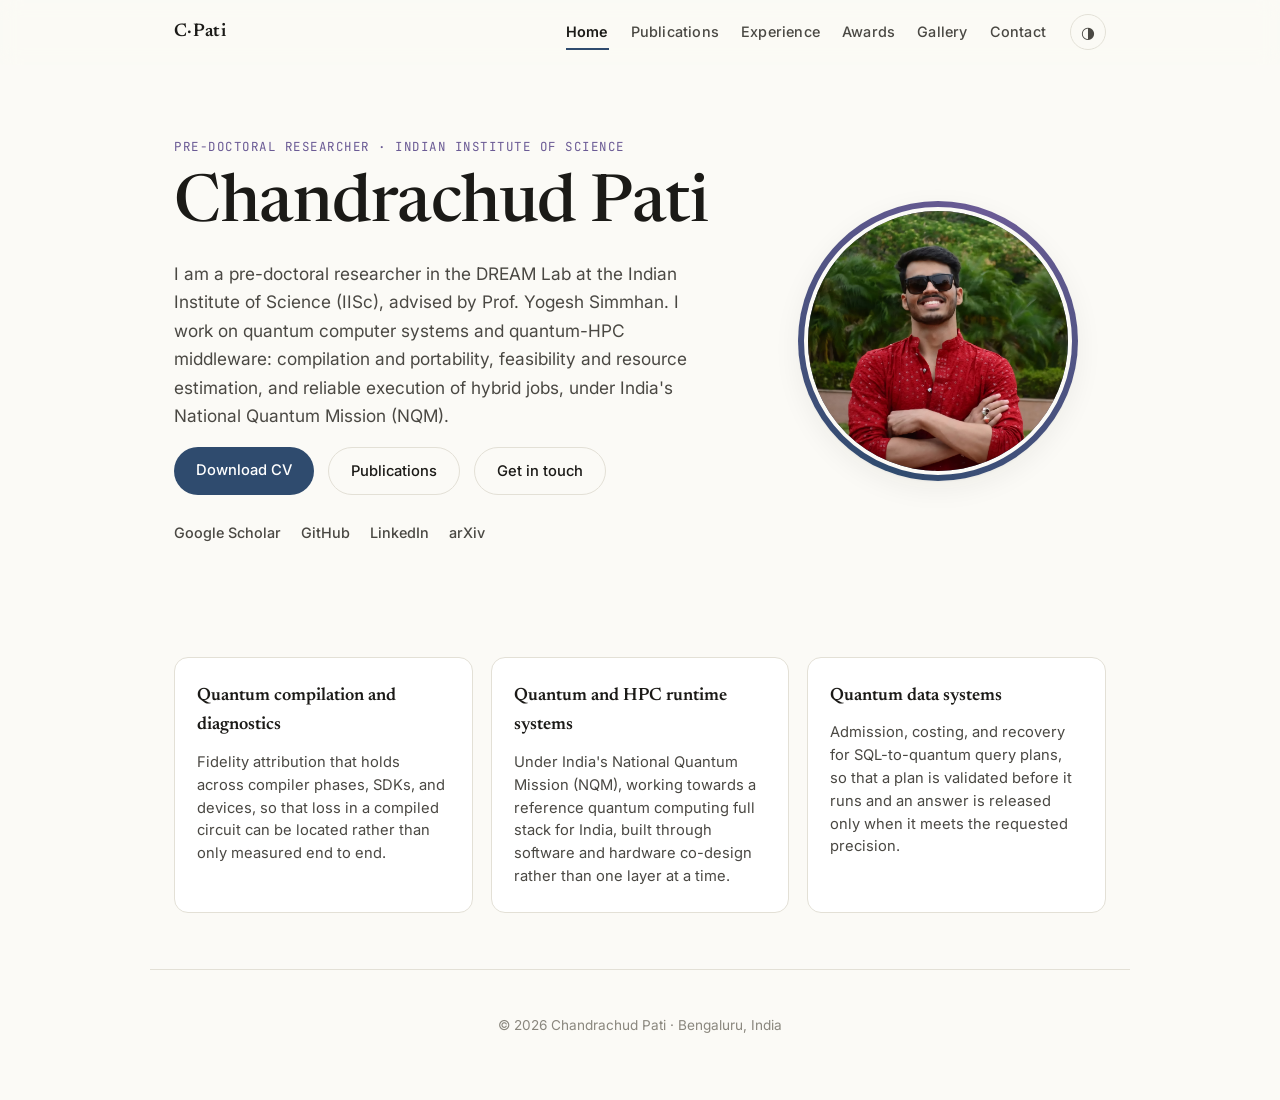
==== index.html @ 4624f88e "SemQBench accepted at SFWM 2026; frame work as quantum-HPC middleware - SFWM paper is accepted, so r" ====
<!DOCTYPE html>
<html lang="en">
<head>
  <meta charset="UTF-8" />
  <meta name="viewport" content="width=device-width, initial-scale=1.0" />
  <title>Chandrachud Pati | Quantum Computing Systems Researcher, IISc</title>
  <meta name="description" content="Chandrachud Pati is a pre-doctoral researcher in the DREAM Lab at IISc, advised by Prof. Yogesh Simmhan. He works on quantum computer systems and quantum-HPC middleware: compilation and portability, feasibility and resource estimation, and reliable execution of hybrid jobs, under India's National Quantum Mission." />
  <meta name="keywords" content="Chandrachud Pati, quantum computing, quantum compilers, quantum computer architecture, compiler diagnostics, NISQ benchmarking, fidelity attribution, HBR decomposition, quantum resource estimation, shot allocation, circuit cutting, quantum data management, National Quantum Mission, NQM, IISc, DREAM Lab, Yogesh Simmhan, PhD applicant" />
  <meta name="author" content="Chandrachud Pati" />
  <meta name="robots" content="index, follow, max-image-preview:large" />
  <link rel="canonical" href="https://chandrachud23.github.io/" />
  <meta name="theme-color" content="#2f4b6e" />

  <!-- Open Graph (LinkedIn, Facebook, Slack previews) -->
  <meta property="og:type" content="profile" />
  <meta property="og:site_name" content="Chandrachud Pati" />
  <meta property="og:title" content="Chandrachud Pati | Quantum Computing Systems Researcher, IISc" />
  <meta property="og:description" content="Pre-doctoral researcher in the DREAM Lab at IISc. Quantum computer systems and quantum-HPC middleware, under India's National Quantum Mission." />
  <meta property="og:url" content="https://chandrachud23.github.io/" />
  <meta property="og:image" content="https://chandrachud23.github.io/assets/profile.jpeg" />
  <meta property="og:image:alt" content="Chandrachud Pati" />
  <meta property="og:locale" content="en_US" />
  <meta property="profile:first_name" content="Chandrachud" />
  <meta property="profile:last_name" content="Pati" />

  <!-- Twitter / X card -->
  <meta name="twitter:card" content="summary" />
  <meta name="twitter:title" content="Chandrachud Pati | Quantum Computing Systems Researcher, IISc" />
  <meta name="twitter:description" content="Pre-doctoral researcher in the DREAM Lab at IISc. Quantum computer systems and quantum-HPC middleware, under India's National Quantum Mission." />
  <meta name="twitter:image" content="https://chandrachud23.github.io/assets/profile.jpeg" />

  <!-- Favicon -->
  <link rel="icon" href="assets/favicon.svg" type="image/svg+xml" />
  <link rel="apple-touch-icon" href="assets/profile.jpeg" />

  <!-- Structured data: helps Google connect your name to your profiles -->
  <script type="application/ld+json">
  {
    "@context": "https://schema.org",
    "@type": "Person",
    "name": "Chandrachud Pati",
    "givenName": "Chandrachud",
    "familyName": "Pati",
    "url": "https://chandrachud23.github.io/",
    "image": "https://chandrachud23.github.io/assets/profile.jpeg",
    "jobTitle": "Pre-doctoral Researcher, Quantum Computer Systems",
    "worksFor": { "@type": "Organization", "name": "Indian Institute of Science", "url": "https://iisc.ac.in" },
    "alumniOf": { "@type": "CollegeOrUniversity", "name": "National Institute of Technology, Rourkela" },
    "homeLocation": { "@type": "Place", "name": "Bengaluru, India" },
    "knowsAbout": [
      "Quantum Computing",
      "Quantum Computer Architecture",
      "Quantum Compilation",
      "Compiler Diagnostics",
      "NISQ Hardware Benchmarking",
      "Quantum Resource Estimation",
      "Noise-Aware Execution Planning",
      "Circuit Cutting",
      "Quantum Data Management",
      "Quantum-HPC Middleware",
      "Hybrid Quantum-Classical Workflows",
      "Hybrid Quantum-Classical Machine Learning"
    ],
    "sameAs": [
      "https://scholar.google.com/citations?user=u-qaIYEAAAAJ&hl=en",
      "https://github.com/Chandrachud23",
      "https://www.linkedin.com/in/chandrachud-pati/",
      "https://arxiv.org/abs/2605.07876"
    ]
  }
  </script>

  <link rel="preconnect" href="https://fonts.googleapis.com" />
  <link rel="preconnect" href="https://fonts.gstatic.com" crossorigin />
  <link href="https://fonts.googleapis.com/css2?family=Newsreader:ital,opsz,wght@0,6..72,400;0,6..72,500;0,6..72,600;1,6..72,400&family=Inter:wght@400;500;600&family=JetBrains+Mono:wght@400;500&display=swap" rel="stylesheet" />
  <link rel="stylesheet" href="css/style.css?v=20260823" />
  <noscript><style>section.section[hidden]{display:block!important}</style></noscript>
</head>
<body>
  <a class="skip-link" href="#main">Skip to content</a>

  <header class="nav" id="nav">
    <div class="nav-inner">
      <a class="nav-brand" href="#top">C·Pati</a>
      <nav class="nav-links" role="tablist" aria-label="Sections">
        <a class="tab-link" role="tab" data-tab="home" href="#home">Home</a>
        <a class="tab-link" role="tab" data-tab="publications" href="#publications">Publications</a>
        <a class="tab-link" role="tab" data-tab="experience" href="#experience">Experience</a>
        <a class="tab-link" role="tab" data-tab="awards" href="#awards">Awards</a>
        <a class="tab-link" role="tab" data-tab="gallery" href="#gallery">Gallery</a>
        <a class="tab-link" role="tab" data-tab="contact" href="#contact">Contact</a>
      </nav>
      <button class="theme-toggle" id="themeToggle" aria-label="Toggle dark mode" title="Toggle theme">
        <span class="theme-icon">◑</span>
      </button>
    </div>
  </header>

  <main id="main">
    <!-- HERO -->
    <section class="hero" id="top">
      <div class="hero-grid">
        <div class="hero-text">
          <p class="eyebrow">Pre-doctoral researcher · Indian Institute of Science</p>
          <h1>Chandrachud&nbsp;Pati</h1>
          <p class="lede">
            I am a pre-doctoral researcher in the DREAM Lab at the Indian Institute of
            Science (IISc), advised by Prof. Yogesh Simmhan. I work on quantum computer
            systems and quantum-HPC middleware: compilation and portability, feasibility
            and resource estimation, and reliable execution of hybrid jobs, under India's
            National Quantum Mission (NQM).
          </p>
          <div class="hero-cta">
            <a class="btn btn-primary" href="assets/Chandrachud_Pati_CV.pdf" target="_blank" rel="noopener">Download CV</a>
            <a class="btn btn-ghost" href="#publications">Publications</a>
            <a class="btn btn-ghost" href="mailto:chandrachudp@iisc.ac.in">Get in touch</a>
          </div>
          <ul class="hero-links" aria-label="Profiles">
            <li><a href="https://scholar.google.com/citations?user=u-qaIYEAAAAJ&hl=en" target="_blank" rel="noopener">Google&nbsp;Scholar</a></li>
            <li><a href="https://github.com/Chandrachud23" target="_blank" rel="noopener">GitHub</a></li>
            <li><a href="https://www.linkedin.com/in/chandrachud-pati/" target="_blank" rel="noopener">LinkedIn</a></li>
            <li><a href="https://arxiv.org/abs/2605.07876" target="_blank" rel="noopener">arXiv</a></li>
          </ul>
        </div>
        <div class="hero-photo">
          <div class="photo-frame">
            <img src="assets/profile.jpeg" alt="Portrait of Chandrachud Pati" width="400" height="400" />
          </div>
        </div>
      </div>
    </section>

    <!-- HOME / RESEARCH DIRECTIONS -->
    <section class="section" id="home">
      <div class="cards">
        <article class="card">
          <h3>Quantum compilation and diagnostics</h3>
          <p>Fidelity attribution that holds across compiler phases, SDKs, and devices, so
          that loss in a compiled circuit can be located rather than only measured end to
          end.</p>
        </article>
        <article class="card">
          <h3>Quantum and HPC runtime systems</h3>
          <p>Under India's National Quantum Mission (NQM), working towards a reference
          quantum computing full stack for India, built through software and hardware
          co-design rather than one layer at a time.</p>
        </article>
        <article class="card">
          <h3>Quantum data systems</h3>
          <p>Admission, costing, and recovery for SQL-to-quantum query plans, so that a plan
          is validated before it runs and an answer is released only when it meets the
          requested precision.</p>
        </article>
      </div>
    </section>

    <!-- PUBLICATIONS -->
    <section class="section" id="publications" hidden>
      <div class="section-head">
        <h2>Publications and manuscripts</h2>
      </div>
      <ol class="pub-list">
        <li class="pub">
          <div class="pub-year">2026</div>
          <div class="pub-body">
            <h3>Per-Phase Fidelity Attribution for Quantum Compilers using HBR Decomposition</h3>
            <p class="pub-authors">Chandrachud Pati, Yogesh Simmhan</p>
            <p class="pub-venue"><span class="tag tag-accepted">Accepted</span> IEEE Quantum Week (QCE) 2026</p>
            <p class="pub-links">
              <a href="https://arxiv.org/abs/2605.07876" target="_blank" rel="noopener">arXiv:2605.07876</a>
            </p>
          </div>
        </li>
        <li class="pub pub-anon">
          <div class="pub-year">2026</div>
          <div class="pub-body">
            <h3>Title withheld for double-blind review</h3>
            <p class="pub-authors">Chandrachud Pati et al.</p>
            <p class="pub-venue"><span class="tag tag-review">Under review</span> 33rd IEEE International Conference on High Performance Computing, Data &amp; Analytics (HiPC) 2026</p>
          </div>
        </li>
        <li class="pub">
          <div class="pub-year">2026</div>
          <div class="pub-body">
            <h3>SemQBench: Separating Amplification from Problem Decomposition in Quantum-HPC Search</h3>
            <p class="pub-authors">Chandrachud Pati, Yogesh Simmhan</p>
            <p class="pub-venue"><span class="tag tag-accepted">Accepted</span> SFWM 2026, the 2nd International Workshop for Software Frameworks and Workload Management on Quantum-HPC Ecosystems, co-located with SC 2026</p>
          </div>
        </li>
      </ol>
      <p class="proj-more"><a href="https://scholar.google.com/citations?user=u-qaIYEAAAAJ&hl=en" target="_blank" rel="noopener">Google Scholar &rarr;</a></p>
    </section>

    <!-- EXPERIENCE -->
    <section class="section" id="experience" hidden>
      <div class="section-head">
        <h2>Experience</h2>
      </div>

      <p class="sub-head">Research</p>
      <div class="timeline">
        <div class="tl-item">
          <div class="tl-date">Feb 2026 to Present</div>
          <div class="tl-body">
            <h3>Pre-doctoral Researcher, Indian Institute of Science (IISc)</h3>
            <p class="tl-org">DREAM Lab, Dept. of Computational &amp; Data Sciences · Advisor: Prof. Yogesh Simmhan</p>
          </div>
        </div>
        <div class="tl-item">
          <div class="tl-date">Sep 2023 to Jan 2024</div>
          <div class="tl-body">
            <h3>Research Project, NIT Rourkela</h3>
            <p class="tl-org">Hybrid Classical-Quantum Machine Learning · Advisor: Prof. Snehashish Chakraverty</p>
          </div>
        </div>
      </div>

      <p class="sub-head sub-head-gap">Industry</p>
      <div class="timeline">
        <div class="tl-item">
          <div class="tl-date">Aug 2024 to Jan 2026</div>
          <div class="tl-body">
            <h3>Engineer II, American Express</h3>
            <p class="tl-org">Next Generation Data Management · Gurugram, India</p>
          </div>
        </div>
        <div class="tl-item">
          <div class="tl-date">Feb 2024 to Jun 2024</div>
          <div class="tl-body">
            <h3>Data Science Intern, IDFC FIRST Bank</h3>
            <p class="tl-org">New Age Special Projects · Mumbai, India</p>
          </div>
        </div>
        <div class="tl-item">
          <div class="tl-date">May 2023 to Jul 2023</div>
          <div class="tl-body">
            <h3>Engineering Intern, Tally Solutions</h3>
            <p class="tl-org">CTO's Office · Bengaluru, India</p>
          </div>
        </div>
      </div>
    </section>

    <!-- EDUCATION -->
    <section class="section" id="education" hidden>
      <div class="section-head">
        <h2>Education</h2>
      </div>
      <div class="timeline">
        <div class="tl-item">
          <div class="tl-date">2019 to 2024</div>
          <div class="tl-body">
            <h3>Integrated M.Sc. in Mathematics, National Institute of Technology Rourkela</h3>
            <p class="tl-org">Rourkela, Odisha, India</p>
            <p>Selected coursework: Quantum Computation, Quantum Mechanics, Probability and
            Statistics, Stochastic Processes, Numerical Analysis, Linear Programming, Graph Theory,
            and Number Theory.</p>
          </div>
        </div>
      </div>
    </section>

    <!-- AWARDS -->
    <section class="section" id="awards" hidden>
      <div class="section-head">
        <h2>Honors and awards</h2>
      </div>
      <ul class="awards">
        <li><span class="award-mark">★</span><div><strong>ACM SIGMOD/PODS India Fellowship 2026</strong>, Quantum Data Management · Recipient</div></li>
        <li><span class="award-mark">★</span><div><strong>American Express Early Careers Hackathon 2025</strong>, synthetic data generation with GANs · Winner</div></li>
        <li><span class="award-mark">★</span><div><strong>IDFC FIRST Bank FAME 2.0, 2023</strong>, EMI default prediction and collections modelling · Runner-up</div></li>
        <li><span class="award-mark">★</span><div><strong>Flipkart GRID 5.0, 2023</strong>, diabetic-retinopathy detection using quantum computing · Semi-finalist</div></li>
        <li><span class="award-mark">★</span><div><strong>Unstop UG Leaders 2023</strong>, national competition · All-India Rank 4</div></li>
        <li><span class="award-mark">★</span><div><strong>Tally CodeBrewers 2022</strong>, systems programming for file tagging · Runner-up</div></li>
      </ul>
    </section>

    <!-- CONTACT -->
    <section class="section section-contact" id="contact" hidden>
      <div class="section-head">
        <h2>Contact</h2>
      </div>
      <div class="contact-grid">
        <p class="contact-lede">
          I am applying to PhD programs for Fall 2027 in quantum computer systems and
          architecture. Happy to hear from anyone working in the area.
        </p>
        <ul class="contact-list">
          <li><span>Email</span><a href="mailto:chandrachudp@iisc.ac.in">chandrachudp@iisc.ac.in</a></li>
          <li><span>Alt</span><a href="mailto:chandrachudpati@gmail.com">chandrachudpati@gmail.com</a></li>
          <li><span>Scholar</span><a href="https://scholar.google.com/citations?user=u-qaIYEAAAAJ&hl=en" target="_blank" rel="noopener">scholar.google.com</a></li>
          <li><span>GitHub</span><a href="https://github.com/Chandrachud23" target="_blank" rel="noopener">github.com/Chandrachud23</a></li>
          <li><span>LinkedIn</span><a href="https://www.linkedin.com/in/chandrachud-pati/" target="_blank" rel="noopener">linkedin.com/in/chandrachud-pati</a></li>
          <li><span>Office</span><span class="contact-plain">DREAM Lab, Dept. of Computational and Data Sciences, IISc, Bengaluru, India</span></li>
        </ul>
      </div>
    </section>

    <!-- GALLERY -->
    <section class="section" id="gallery" hidden>
      <div class="section-head">
        <h2>Gallery</h2>
      </div>
      <div class="prose"><p>Photos from conferences, labs, and competitions.</p></div>
      <div class="gallery">
        <figure><img src="assets/gallery/iisc.jpeg" alt="At IISc, Bengaluru" loading="lazy"><figcaption>IISc, Bengaluru</figcaption></figure>
        <figure><img src="assets/gallery/sigmod1.jpeg" alt="ACM SIGMOD / PODS 2026" loading="lazy"><figcaption>ACM SIGMOD / PODS 2026</figcaption></figure>
        <figure><img src="assets/gallery/amex.jpeg" alt="American Express" loading="lazy"><figcaption>American Express</figcaption></figure>
        <figure><img src="assets/gallery/idfc.jpeg" alt="IDFC FIRST Bank" loading="lazy"><figcaption>IDFC FIRST Bank</figcaption></figure>
        <figure><img src="assets/gallery/unstop.jpeg" alt="Unstop UG Leaders" loading="lazy"><figcaption>Unstop UG Leaders</figcaption></figure>
        <figure><img src="assets/gallery/sigmod2.jpeg" alt="ACM SIGMOD / PODS 2026" loading="lazy"><figcaption>SIGMOD / PODS 2026</figcaption></figure>
        <figure><img src="assets/gallery/amex2.jpeg" alt="American Express Early Careers Hackathon" loading="lazy"><figcaption>AmEx Early Careers Hackathon</figcaption></figure>
        <figure><img src="assets/gallery/tally.jpeg" alt="Tally CodeBrewers" loading="lazy"><figcaption>Tally CodeBrewers</figcaption></figure>
        <figure><img src="assets/gallery/xlri.jpeg" alt="XLRI" loading="lazy"><figcaption>XLRI</figcaption></figure>
        <figure><img src="assets/gallery/inno.jpeg" alt="Innovision, NIT Rourkela" loading="lazy"><figcaption>Innovision, NIT Rourkela</figcaption></figure>
      </div>
    </section>
  </main>

  <div class="lightbox" id="lightbox" aria-hidden="true">
    <button class="lightbox-close" aria-label="Close">&times;</button>
    <img src="" alt="" />
  </div>

  <footer class="footer">
    <p>© <span id="year"></span> Chandrachud Pati · Bengaluru, India</p>
  </footer>

  <script src="js/main.js?v=20260823"></script>
</body>
</html>
---- css/style.css ----
/* ============================================================
   Chandrachud Pati, research portfolio
   Palette: warm paper + ink, with a quantum-indigo accent
   ============================================================ */

:root {
  --paper: #fbfaf6;
  --paper-2: #f3f1ea;
  --ink: #1b1a17;
  --ink-soft: #4a4843;
  --ink-faint: #8a877e;
  --line: #e3e0d6;
  --accent: #2f4b6e;        /* deep slate-indigo */
  --accent-2: #6b5b95;      /* quantum violet */
  --accent-soft: #eaeef4;
  --card: #ffffff;
  --shadow: 0 1px 2px rgba(27,26,23,.04), 0 8px 28px rgba(27,26,23,.06);
  --max: 980px;
  --serif: "Newsreader", Georgia, "Times New Roman", serif;
  --sans: "Inter", system-ui, -apple-system, sans-serif;
  --mono: "JetBrains Mono", ui-monospace, monospace;
}

html[data-theme="dark"] {
  --paper: #14151a;
  --paper-2: #1b1d24;
  --ink: #ecebe6;
  --ink-soft: #b9b7b0;
  --ink-faint: #807e78;
  --line: #2a2c34;
  --accent: #8fb3df;
  --accent-2: #a99bd0;
  --accent-soft: #20242e;
  --card: #1a1c22;
  --shadow: 0 1px 2px rgba(0,0,0,.3), 0 10px 30px rgba(0,0,0,.35);
}

* { box-sizing: border-box; }

html { scroll-behavior: smooth; scroll-padding-top: 84px; }

body {
  margin: 0;
  background: var(--paper);
  color: var(--ink);
  font-family: var(--sans);
  font-size: 17px;
  line-height: 1.65;
  -webkit-font-smoothing: antialiased;
  transition: background .35s ease, color .35s ease;
}

a { color: var(--accent); text-decoration: none; }
a:hover { text-decoration: underline; text-underline-offset: 3px; }

.skip-link {
  position: absolute; left: -999px; top: 0;
  background: var(--ink); color: var(--paper); padding: 10px 16px; z-index: 100;
}
.skip-link:focus { left: 12px; top: 12px; }

/* ---------- NAV ---------- */
.nav {
  position: sticky; top: 0; z-index: 50;
  background: color-mix(in srgb, var(--paper) 82%, transparent);
  backdrop-filter: saturate(140%) blur(10px);
  border-bottom: 1px solid transparent;
  transition: border-color .3s ease, background .3s ease;
}
.nav.scrolled { border-bottom-color: var(--line); }
.nav-inner {
  max-width: var(--max); margin: 0 auto; padding: 14px 24px;
  display: flex; align-items: center; gap: 24px;
}
.nav-brand {
  font-family: var(--serif); font-weight: 600; font-size: 1.15rem;
  letter-spacing: .3px; color: var(--ink);
}
.nav-brand:hover { text-decoration: none; color: var(--accent); }
.nav-links { margin-left: auto; display: flex; gap: 22px; }
.nav-links a {
  color: var(--ink-soft); font-size: .9rem; font-weight: 500;
  letter-spacing: .2px; position: relative;
}
.nav-links a:hover { color: var(--ink); text-decoration: none; }
.nav-links a::after {
  content: ""; position: absolute; left: 0; bottom: -6px; height: 2px; width: 0;
  background: var(--accent); transition: width .25s ease;
}
.nav-links a:hover::after { width: 100%; }
.nav-links a.tab-link { cursor: pointer; }
.nav-links a.active { color: var(--ink); font-weight: 600; }
.nav-links a.active::after { width: 100%; }
.theme-toggle {
  background: none; border: 1px solid var(--line); color: var(--ink-soft);
  width: 36px; height: 36px; border-radius: 50%; cursor: pointer;
  display: grid; place-items: center; font-size: 1rem; transition: all .2s ease;
}
.theme-toggle:hover { border-color: var(--accent); color: var(--accent); transform: rotate(20deg); }

/* ---------- HERO ---------- */
.hero { max-width: var(--max); margin: 0 auto; padding: 72px 24px 56px; }
.hero-grid {
  display: grid; grid-template-columns: 1.6fr 1fr; gap: 56px; align-items: center;
}
.eyebrow {
  font-family: var(--mono); font-size: .78rem; letter-spacing: 1.5px;
  text-transform: uppercase; color: var(--accent-2); margin: 0 0 14px;
}
.hero h1 {
  font-family: var(--serif); font-weight: 500;
  font-size: clamp(2.6rem, 6vw, 4.1rem); line-height: 1.04;
  margin: 0 0 20px; letter-spacing: -.5px;
}
.lede { font-size: 1.08rem; color: var(--ink-soft); margin: 0 0 16px; max-width: 52ch; }
.lede em { font-style: italic; color: var(--ink); }
.lede strong { color: var(--ink); font-weight: 600; }

.hero-cta { display: flex; gap: 14px; margin-bottom: 26px; flex-wrap: wrap; }
.btn {
  display: inline-block; padding: 11px 22px; border-radius: 999px;
  font-size: .92rem; font-weight: 500; transition: all .2s ease;
}
.btn:hover { text-decoration: none; transform: translateY(-2px); }
.btn-primary { background: var(--accent); color: #fff; }
html[data-theme="dark"] .btn-primary { color: #11131a; }
.btn-primary:hover { box-shadow: var(--shadow); }
.btn-ghost { border: 1px solid var(--line); color: var(--ink); }
.btn-ghost:hover { border-color: var(--accent); color: var(--accent); }

.hero-links {
  list-style: none; margin: 0; padding: 0; display: flex; gap: 20px; flex-wrap: wrap;
  font-size: .9rem;
}
.hero-links a { color: var(--ink-soft); font-weight: 500; }
.hero-links a:hover { color: var(--accent); }

.hero-photo { display: flex; flex-direction: column; align-items: center; gap: 28px; }
.photo-frame {
  position: relative; width: 280px; height: 280px; border-radius: 50%;
  padding: 6px; background:
    conic-gradient(from 200deg, var(--accent), var(--accent-2), var(--accent));
  box-shadow: var(--shadow);
}
.photo-frame img {
  width: 100%; height: 100%; border-radius: 50%; object-fit: cover;
  image-rendering: auto; background: var(--paper-2);
  border: 4px solid var(--paper);
}
.quick-facts { margin: 0; width: 100%; max-width: 220px; }
.quick-facts > div {
  display: flex; justify-content: space-between; gap: 12px;
  padding: 8px 0; border-bottom: 1px solid var(--line); font-size: .85rem;
}
.quick-facts dt { color: var(--ink-faint); margin: 0; }
.quick-facts dd { margin: 0; color: var(--ink); font-weight: 500; text-align: right; }

/* ---------- SECTIONS ---------- */
.section { max-width: var(--max); margin: 0 auto; padding: 56px 24px; }
.section-head { display: flex; align-items: baseline; gap: 16px; margin-bottom: 36px; }
.sec-num {
  font-family: var(--mono); font-size: .8rem; color: var(--accent-2);
  letter-spacing: 1px;
}
.section-head h2 {
  font-family: var(--serif); font-weight: 500; font-size: 2rem; margin: 0;
  letter-spacing: -.3px;
}
.section-head::after {
  content: ""; flex: 1; height: 1px; background: var(--line); align-self: center;
}

.prose p { margin: 0 0 18px; color: var(--ink-soft); max-width: 70ch; }
.prose strong { color: var(--ink); font-weight: 600; }

/* ---------- RESEARCH CARDS ---------- */
.research-intro {
  font-family: var(--serif); font-size: 1.3rem; line-height: 1.5;
  color: var(--ink); margin: -8px 0 28px; max-width: 60ch;
}
.research-intro em { font-style: italic; color: var(--accent-2); }
.cards { display: grid; grid-template-columns: repeat(3, 1fr); gap: 18px; }
.card {
  background: var(--card); border: 1px solid var(--line); border-radius: 14px;
  padding: 24px 22px; transition: transform .2s ease, box-shadow .2s ease, border-color .2s ease;
}
.card:hover { transform: translateY(-4px); box-shadow: var(--shadow); border-color: transparent; }
.card h3 {
  font-family: var(--serif); font-weight: 600; font-size: 1.12rem; margin: 0 0 10px;
  color: var(--ink);
}
.card p { margin: 0; font-size: .92rem; color: var(--ink-soft); line-height: 1.55; }

/* ---------- PUBLICATIONS ---------- */
.pub-list { list-style: none; margin: 0; padding: 0; }
.pub {
  display: grid; grid-template-columns: 70px 1fr; gap: 22px;
  padding: 24px 0; border-top: 1px solid var(--line);
}
.pub:last-child { border-bottom: 1px solid var(--line); }
.pub-year { font-family: var(--mono); color: var(--accent-2); font-size: .9rem; padding-top: 4px; }
.pub-body h3 {
  font-family: var(--serif); font-weight: 600; font-size: 1.2rem; margin: 0 0 6px;
  line-height: 1.35;
}
.pub-authors { margin: 0 0 8px; color: var(--ink-soft); font-size: .92rem; }
.pub-venue { margin: 0 0 8px; color: var(--ink-soft); font-size: .92rem; }
.pub-links { margin: 0; font-size: .88rem; font-family: var(--mono); }
.tag {
  display: inline-block; font-family: var(--sans); font-size: .72rem; font-weight: 600;
  letter-spacing: .4px; text-transform: uppercase; padding: 2px 9px; border-radius: 6px;
  background: var(--accent-soft); color: var(--accent); margin-right: 8px;
  vertical-align: middle;
}
.pub-anon h3 { font-style: italic; font-weight: 500; color: var(--ink-soft); }
.tag-review { background: #fbeede; color: #9a6a16; }
.tag-accepted { background: #e2f2e6; color: #2f7d43; }
html[data-theme="dark"] .tag-accepted { background: #1c3325; color: #74c98a; }
html[data-theme="dark"] .tag-review { background: #3a2e16; color: #d9ab57; }

/* ---------- PROJECTS ---------- */
.proj-grid { display: grid; grid-template-columns: 1fr 1fr; gap: 18px; }
.proj {
  display: block; background: var(--card); border: 1px solid var(--line);
  border-radius: 14px; padding: 22px; color: inherit;
  transition: transform .2s ease, box-shadow .2s ease, border-color .2s ease;
}
.proj:hover { text-decoration: none; transform: translateY(-4px); box-shadow: var(--shadow); border-color: transparent; }
.proj-top { display: flex; align-items: center; justify-content: space-between; gap: 12px; margin-bottom: 10px; }
.proj-top h3 { font-family: var(--mono); font-weight: 500; font-size: 1.02rem; margin: 0; color: var(--ink); }
.proj-lang {
  font-size: .72rem; font-family: var(--sans); font-weight: 600; color: var(--accent-2);
  background: var(--accent-soft); padding: 2px 9px; border-radius: 6px; white-space: nowrap;
}
.proj p { margin: 0 0 14px; font-size: .92rem; color: var(--ink-soft); }
.proj code, .prose code {
  font-family: var(--mono); font-size: .82em; padding: 1px 6px; border-radius: 5px;
  background: var(--accent-soft); color: var(--accent-2);
}
.proj-arrow { font-size: .84rem; color: var(--accent); font-weight: 500; }
.proj-more { margin: 22px 0 0; font-size: .92rem; font-weight: 500; }

/* ---------- TIMELINE ---------- */
.timeline { position: relative; padding-left: 26px; }
.timeline::before {
  content: ""; position: absolute; left: 6px; top: 6px; bottom: 6px; width: 2px;
  background: var(--line);
}
.tl-item { position: relative; padding-bottom: 30px; }
.tl-item:last-child { padding-bottom: 0; }
.tl-item::before {
  content: ""; position: absolute; left: -26px; top: 7px; width: 10px; height: 10px;
  border-radius: 50%; background: var(--accent); border: 2px solid var(--paper);
}
.tl-date { font-family: var(--mono); font-size: .8rem; color: var(--ink-faint); margin-bottom: 4px; }
.tl-body h3 { font-family: var(--serif); font-weight: 600; font-size: 1.12rem; margin: 0 0 3px; }
.tl-org { margin: 0 0 8px; font-size: .9rem; color: var(--accent-2); font-weight: 500; }
.tl-body p:last-child { margin: 0; font-size: .92rem; color: var(--ink-soft); max-width: 64ch; }
.tl-body p.tl-org:last-child { margin: 0; font-size: .9rem; color: var(--accent-2); font-weight: 500; }

/* ---------- SUB-HEADINGS & TIMELINE BULLETS ---------- */
.sub-head {
  font-family: var(--mono); font-size: .76rem; letter-spacing: 1.6px;
  text-transform: uppercase; color: var(--accent-2); margin: 0 0 22px;
}
.sub-head-gap { margin-top: 46px; }

.tl-points {
  margin: 0; padding-left: 18px; max-width: 64ch;
  font-size: .92rem; color: var(--ink-soft);
}
.tl-points li { margin-bottom: 7px; }
.tl-points li:last-child { margin-bottom: 0; }
.tl-points::marker, .tl-points li::marker { color: var(--accent-2); }
.tl-points strong { color: var(--ink); font-weight: 600; }

/* ---------- AWARDS ---------- */
.awards { list-style: none; margin: 0; padding: 0; display: grid; gap: 4px; }
.awards li {
  display: flex; gap: 14px; align-items: flex-start; padding: 14px 4px;
  border-bottom: 1px solid var(--line); font-size: .96rem;
}
.award-mark { color: var(--accent-2); font-size: .9rem; padding-top: 3px; }
.awards strong { color: var(--ink); font-weight: 600; }
.awards div { color: var(--ink-soft); }

/* ---------- CONTACT ---------- */
.contact-grid { display: grid; grid-template-columns: 1fr 1fr; gap: 40px; align-items: start; }
.contact-lede { font-family: var(--serif); font-size: 1.35rem; line-height: 1.5; margin: 0; color: var(--ink); }
.contact-list { list-style: none; margin: 0; padding: 0; }
.contact-list li {
  display: flex; gap: 16px; padding: 11px 0; border-bottom: 1px solid var(--line);
  font-size: .95rem;
}
.contact-list span {
  font-family: var(--mono); font-size: .78rem; text-transform: uppercase;
  letter-spacing: .5px; color: var(--ink-faint); width: 78px; flex-shrink: 0; padding-top: 2px;
}
.contact-list .contact-plain {
  font-family: var(--sans); font-size: .93rem; text-transform: none;
  letter-spacing: normal; color: var(--ink-soft);
  width: auto; flex: 1 1 auto; min-width: 0; padding-top: 0;
}

/* ---------- GALLERY (masonry, native aspect ratios) ---------- */
.gallery {
  column-count: 2;
  column-gap: 14px;
  max-width: 70ch;        /* stay within the text-content column */
}
@media (max-width: 520px) { .gallery { column-count: 1; } }

.gallery figure {
  break-inside: avoid;
  margin: 0 0 14px;
  position: relative;
  border-radius: 12px;
  overflow: hidden;
  border: 1px solid var(--line);
  box-shadow: var(--shadow);
  cursor: zoom-in;
  background: var(--paper-2);
}
.gallery img {
  display: block;
  width: 100%;
  height: auto;           /* keeps each photo's true resolution/aspect */
  transition: transform .5s ease;
}
.gallery figure:hover img { transform: scale(1.04); }
.gallery figcaption {
  position: absolute; left: 0; right: 0; bottom: 0;
  padding: 20px 14px 12px;
  font-size: .82rem; font-weight: 500; color: #fff;
  background: linear-gradient(to top, rgba(0,0,0,.72), rgba(0,0,0,0));
  opacity: 0; transform: translateY(6px);
  transition: opacity .25s ease, transform .25s ease;
}
.gallery figure:hover figcaption { opacity: 1; transform: none; }

/* ---------- LIGHTBOX ---------- */
.lightbox {
  position: fixed; inset: 0; z-index: 200;
  display: none; place-items: center;
  background: rgba(12,12,14,.86);
  backdrop-filter: blur(4px);
  padding: 24px;
  cursor: zoom-out;
}
.lightbox.open { display: grid; }
.lightbox img {
  max-width: 92vw; max-height: 88vh;
  border-radius: 10px; box-shadow: 0 20px 60px rgba(0,0,0,.5);
}
.lightbox-close {
  position: absolute; top: 18px; right: 24px;
  background: none; border: none; color: #fff; font-size: 2.2rem; line-height: 1;
  cursor: pointer; opacity: .8; transition: opacity .2s ease;
}
.lightbox-close:hover { opacity: 1; }

/* ---------- FOOTER ---------- */
.footer {
  max-width: var(--max); margin: 0 auto; padding: 40px 24px 60px;
  border-top: 1px solid var(--line); text-align: center; color: var(--ink-faint);
  font-size: .85rem;
}
.footer p { margin: 4px 0; }
.footer-note { font-family: var(--mono); font-size: .76rem; }

/* ---------- REVEAL ANIMATION ---------- */
.reveal { opacity: 0; transform: translateY(18px); transition: opacity .6s ease, transform .6s ease; }
.reveal.in { opacity: 1; transform: none; }
@media (prefers-reduced-motion: reduce) {
  .reveal { opacity: 1; transform: none; transition: none; }
  html { scroll-behavior: auto; }
}

/* ---------- RESPONSIVE ---------- */
@media (max-width: 820px) {
  .hero-grid { grid-template-columns: 1fr; gap: 40px; }
  .hero-photo { order: -1; flex-direction: row; flex-wrap: wrap; justify-content: flex-start; }
  .quick-facts { max-width: 280px; }
  .cards { grid-template-columns: 1fr 1fr; }
  /* tabs move to a scrollable strip below the brand */
  .nav-inner { flex-wrap: wrap; row-gap: 10px; }
  .nav-links {
    order: 3; width: 100%; margin-left: 0; gap: 20px;
    overflow-x: auto; -webkit-overflow-scrolling: touch;
    padding-bottom: 2px; scrollbar-width: none;
  }
  .nav-links::-webkit-scrollbar { display: none; }
  .nav-links a { white-space: nowrap; }
}
@media (max-width: 560px) {
  body { font-size: 16px; }
  .cards, .proj-grid, .contact-grid { grid-template-columns: 1fr; }
  .hero { padding-top: 48px; }
  .pub { grid-template-columns: 1fr; gap: 6px; }
  .pub-year { padding-top: 0; }
  .contact-lede { font-size: 1.15rem; }
}
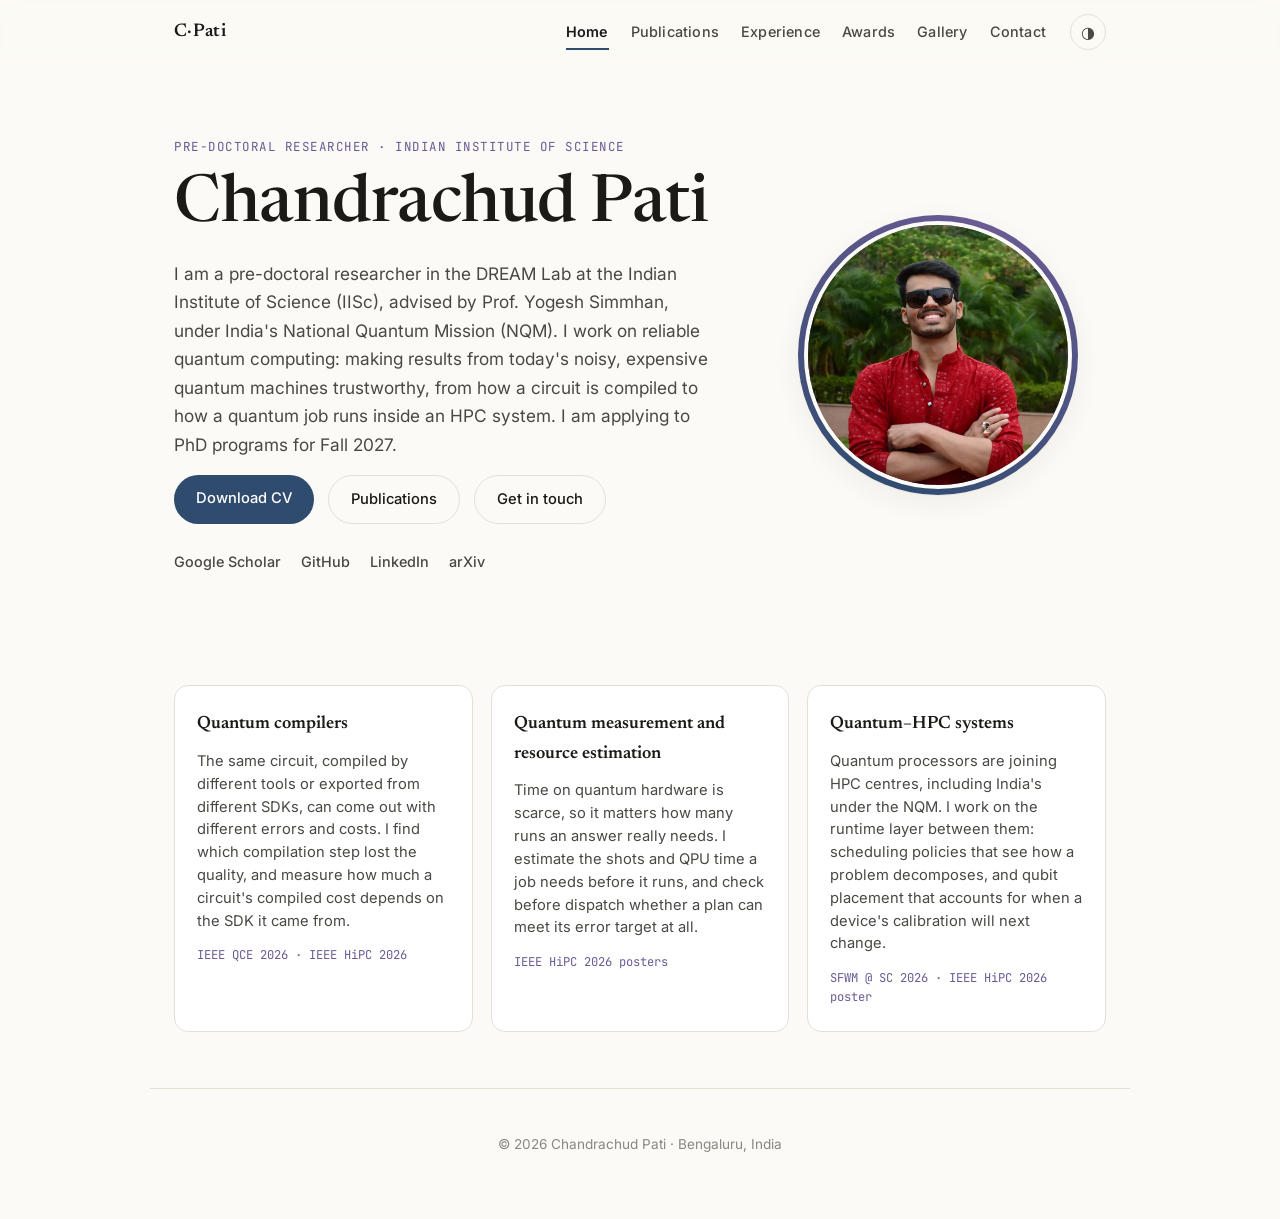
==== commit 1a460f19: "Add HiPC 2026 paper and posters; group publications by type Split Publications into Papers (conferen" ====
--- a/index.html
+++ b/index.html
@@ -3,9 +3,9 @@
 <head>
   <meta charset="UTF-8" />
   <meta name="viewport" content="width=device-width, initial-scale=1.0" />
-  <title>Chandrachud Pati | Quantum Computing Systems Researcher, IISc</title>
-  <meta name="description" content="Chandrachud Pati is a pre-doctoral researcher in the DREAM Lab at IISc, advised by Prof. Yogesh Simmhan. He works on quantum computer systems and quantum-HPC middleware: compilation and portability, feasibility and resource estimation, and reliable execution of hybrid jobs, under India's National Quantum Mission." />
-  <meta name="keywords" content="Chandrachud Pati, quantum computing, quantum compilers, quantum computer architecture, compiler diagnostics, NISQ benchmarking, fidelity attribution, HBR decomposition, quantum resource estimation, shot allocation, circuit cutting, quantum data management, National Quantum Mission, NQM, IISc, DREAM Lab, Yogesh Simmhan, PhD applicant" />
+  <title>Chandrachud Pati | Reliable Quantum Computing Researcher, IISc</title>
+  <meta name="description" content="Chandrachud Pati is a pre-doctoral researcher in the DREAM Lab at IISc, advised by Prof. Yogesh Simmhan, working on reliable quantum computing: quantum compilers, quantum measurement and resource estimation, and quantum-HPC systems, under India's National Quantum Mission." />
+  <meta name="keywords" content="Chandrachud Pati, reliable quantum computing, quantum computer systems, quantum compilers, fidelity attribution, HBR decomposition, SDK portability, quantum resource estimation, QPU time estimation, shot allocation, calibration-aware scheduling, quantum-HPC, National Quantum Mission, NQM, IISc, DREAM Lab, Yogesh Simmhan, PhD applicant" />
   <meta name="author" content="Chandrachud Pati" />
   <meta name="robots" content="index, follow, max-image-preview:large" />
   <link rel="canonical" href="https://chandrachud23.github.io/" />
@@ -14,8 +14,8 @@
   <!-- Open Graph (LinkedIn, Facebook, Slack previews) -->
   <meta property="og:type" content="profile" />
   <meta property="og:site_name" content="Chandrachud Pati" />
-  <meta property="og:title" content="Chandrachud Pati | Quantum Computing Systems Researcher, IISc" />
-  <meta property="og:description" content="Pre-doctoral researcher in the DREAM Lab at IISc. Quantum computer systems and quantum-HPC middleware, under India's National Quantum Mission." />
+  <meta property="og:title" content="Chandrachud Pati | Reliable Quantum Computing Researcher, IISc" />
+  <meta property="og:description" content="Pre-doctoral researcher in the DREAM Lab at IISc. Reliable quantum computing: compilers, measurement and resource estimation, and quantum-HPC systems, under India's National Quantum Mission." />
   <meta property="og:url" content="https://chandrachud23.github.io/" />
   <meta property="og:image" content="https://chandrachud23.github.io/assets/profile.jpeg" />
   <meta property="og:image:alt" content="Chandrachud Pati" />
@@ -25,8 +25,8 @@
 
   <!-- Twitter / X card -->
   <meta name="twitter:card" content="summary" />
-  <meta name="twitter:title" content="Chandrachud Pati | Quantum Computing Systems Researcher, IISc" />
-  <meta name="twitter:description" content="Pre-doctoral researcher in the DREAM Lab at IISc. Quantum computer systems and quantum-HPC middleware, under India's National Quantum Mission." />
+  <meta name="twitter:title" content="Chandrachud Pati | Reliable Quantum Computing Researcher, IISc" />
+  <meta name="twitter:description" content="Pre-doctoral researcher in the DREAM Lab at IISc. Reliable quantum computing: compilers, measurement and resource estimation, and quantum-HPC systems, under India's National Quantum Mission." />
   <meta name="twitter:image" content="https://chandrachud23.github.io/assets/profile.jpeg" />
 
   <!-- Favicon -->
@@ -43,29 +43,27 @@
     "familyName": "Pati",
     "url": "https://chandrachud23.github.io/",
     "image": "https://chandrachud23.github.io/assets/profile.jpeg",
-    "jobTitle": "Pre-doctoral Researcher, Quantum Computer Systems",
+    "jobTitle": "Pre-doctoral Researcher, Reliable Quantum Computing",
     "worksFor": { "@type": "Organization", "name": "Indian Institute of Science", "url": "https://iisc.ac.in" },
     "alumniOf": { "@type": "CollegeOrUniversity", "name": "National Institute of Technology, Rourkela" },
     "homeLocation": { "@type": "Place", "name": "Bengaluru, India" },
     "knowsAbout": [
       "Quantum Computing",
-      "Quantum Computer Architecture",
+      "Reliable Quantum Computing",
       "Quantum Compilation",
       "Compiler Diagnostics",
-      "NISQ Hardware Benchmarking",
+      "SDK Portability",
       "Quantum Resource Estimation",
-      "Noise-Aware Execution Planning",
-      "Circuit Cutting",
-      "Quantum Data Management",
-      "Quantum-HPC Middleware",
-      "Hybrid Quantum-Classical Workflows",
-      "Hybrid Quantum-Classical Machine Learning"
+      "QPU Time Estimation",
+      "Calibration-Aware Scheduling",
+      "Quantum-HPC Systems",
+      "Hybrid Quantum-Classical Workflows"
     ],
     "sameAs": [
       "https://scholar.google.com/citations?user=u-qaIYEAAAAJ&hl=en",
       "https://github.com/Chandrachud23",
       "https://www.linkedin.com/in/chandrachud-pati/",
-      "https://arxiv.org/abs/2605.07876"
+      "https://arxiv.org/a/pati_c_1"
     ]
   }
   </script>
@@ -73,7 +71,7 @@
   <link rel="preconnect" href="https://fonts.googleapis.com" />
   <link rel="preconnect" href="https://fonts.gstatic.com" crossorigin />
   <link href="https://fonts.googleapis.com/css2?family=Newsreader:ital,opsz,wght@0,6..72,400;0,6..72,500;0,6..72,600;1,6..72,400&family=Inter:wght@400;500;600&family=JetBrains+Mono:wght@400;500&display=swap" rel="stylesheet" />
-  <link rel="stylesheet" href="css/style.css?v=20260823" />
+  <link rel="stylesheet" href="css/style.css?v=20261106" />
   <noscript><style>section.section[hidden]{display:block!important}</style></noscript>
 </head>
 <body>
@@ -105,10 +103,11 @@
           <h1>Chandrachud&nbsp;Pati</h1>
           <p class="lede">
             I am a pre-doctoral researcher in the DREAM Lab at the Indian Institute of
-            Science (IISc), advised by Prof. Yogesh Simmhan. I work on quantum computer
-            systems and quantum-HPC middleware: compilation and portability, feasibility
-            and resource estimation, and reliable execution of hybrid jobs, under India's
-            National Quantum Mission (NQM).
+            Science (IISc), advised by Prof. Yogesh Simmhan, under India's National Quantum
+            Mission (NQM). I work on reliable quantum computing: making results from
+            today's noisy, expensive quantum machines trustworthy, from how a circuit is
+            compiled to how a quantum job runs inside an HPC system. I am applying to PhD
+            programs for Fall 2027.
           </p>
           <div class="hero-cta">
             <a class="btn btn-primary" href="assets/Chandrachud_Pati_CV.pdf" target="_blank" rel="noopener">Download CV</a>
@@ -119,7 +118,7 @@
             <li><a href="https://scholar.google.com/citations?user=u-qaIYEAAAAJ&hl=en" target="_blank" rel="noopener">Google&nbsp;Scholar</a></li>
             <li><a href="https://github.com/Chandrachud23" target="_blank" rel="noopener">GitHub</a></li>
             <li><a href="https://www.linkedin.com/in/chandrachud-pati/" target="_blank" rel="noopener">LinkedIn</a></li>
-            <li><a href="https://arxiv.org/abs/2605.07876" target="_blank" rel="noopener">arXiv</a></li>
+            <li><a href="https://arxiv.org/a/pati_c_1" target="_blank" rel="noopener">arXiv</a></li>
           </ul>
         </div>
         <div class="hero-photo">
@@ -134,22 +133,27 @@
     <section class="section" id="home">
       <div class="cards">
         <article class="card">
-          <h3>Quantum compilation and diagnostics</h3>
-          <p>Fidelity attribution that holds across compiler phases, SDKs, and devices, so
-          that loss in a compiled circuit can be located rather than only measured end to
-          end.</p>
+          <h3>Quantum compilers</h3>
+          <p>The same circuit, compiled by different tools or exported from different
+          SDKs, can come out with different errors and costs. I find which compilation
+          step lost the quality, and measure how much a circuit's compiled cost depends on
+          the SDK it came from.</p>
+          <p class="card-pubs">IEEE QCE 2026 · IEEE HiPC 2026</p>
         </article>
         <article class="card">
-          <h3>Quantum and HPC runtime systems</h3>
-          <p>Under India's National Quantum Mission (NQM), working towards a reference
-          quantum computing full stack for India, built through software and hardware
-          co-design rather than one layer at a time.</p>
+          <h3>Quantum measurement and resource estimation</h3>
+          <p>Time on quantum hardware is scarce, so it matters how many runs an answer
+          really needs. I estimate the shots and QPU time a job needs before it runs, and
+          check before dispatch whether a plan can meet its error target at all.</p>
+          <p class="card-pubs">IEEE HiPC 2026 posters</p>
         </article>
         <article class="card">
-          <h3>Quantum data systems</h3>
-          <p>Admission, costing, and recovery for SQL-to-quantum query plans, so that a plan
-          is validated before it runs and an answer is released only when it meets the
-          requested precision.</p>
+          <h3>Quantum&ndash;HPC systems</h3>
+          <p>Quantum processors are joining HPC centres, including India's under the NQM.
+          I work on the runtime layer between them: scheduling policies that see how a
+          problem decomposes, and qubit placement that accounts for when a device's
+          calibration will next change.</p>
+          <p class="card-pubs">SFWM @ SC 2026 · IEEE HiPC 2026 poster</p>
         </article>
       </div>
     </section>
@@ -157,34 +161,70 @@
     <!-- PUBLICATIONS -->
     <section class="section" id="publications" hidden>
       <div class="section-head">
-        <h2>Publications and manuscripts</h2>
-      </div>
+        <h2>Publications</h2>
+      </div>
+
+      <p class="sub-head">Papers</p>
       <ol class="pub-list">
         <li class="pub">
           <div class="pub-year">2026</div>
           <div class="pub-body">
             <h3>Per-Phase Fidelity Attribution for Quantum Compilers using HBR Decomposition</h3>
-            <p class="pub-authors">Chandrachud Pati, Yogesh Simmhan</p>
-            <p class="pub-venue"><span class="tag tag-accepted">Accepted</span> IEEE Quantum Week (QCE) 2026</p>
+            <p class="pub-authors"><strong>Chandrachud Pati</strong>, Yogesh Simmhan</p>
+            <p class="pub-venue"><span class="tag tag-conf">Conference</span> IEEE Quantum Week (QCE) 2026</p>
             <p class="pub-links">
               <a href="https://arxiv.org/abs/2605.07876" target="_blank" rel="noopener">arXiv:2605.07876</a>
             </p>
           </div>
         </li>
-        <li class="pub pub-anon">
-          <div class="pub-year">2026</div>
-          <div class="pub-body">
-            <h3>Title withheld for double-blind review</h3>
-            <p class="pub-authors">Chandrachud Pati et al.</p>
-            <p class="pub-venue"><span class="tag tag-review">Under review</span> 33rd IEEE International Conference on High Performance Computing, Data &amp; Analytics (HiPC) 2026</p>
-          </div>
-        </li>
-        <li class="pub">
-          <div class="pub-year">2026</div>
-          <div class="pub-body">
-            <h3>SemQBench: Separating Amplification from Problem Decomposition in Quantum-HPC Search</h3>
-            <p class="pub-authors">Chandrachud Pati, Yogesh Simmhan</p>
-            <p class="pub-venue"><span class="tag tag-accepted">Accepted</span> SFWM 2026, the 2nd International Workshop for Software Frameworks and Workload Management on Quantum-HPC Ecosystems, co-located with SC 2026</p>
+        <li class="pub">
+          <div class="pub-year">2026</div>
+          <div class="pub-body">
+            <h3>Representation-Aware Portability of Quantum Circuits Across SDK Boundaries</h3>
+            <p class="pub-authors"><strong>Chandrachud Pati</strong>, Abdur Rahman Hatim, Yogesh Simmhan</p>
+            <p class="pub-venue"><span class="tag tag-conf">Conference</span> 33rd IEEE International Conference on High Performance Computing, Data &amp; Analytics (HiPC) 2026</p>
+          </div>
+        </li>
+        <li class="pub">
+          <div class="pub-year">2026</div>
+          <div class="pub-body">
+            <h3>SemQBench: Benchmarking Decomposition-Aware Runtime Policies for Quantum-HPC Search</h3>
+            <p class="pub-authors"><strong>Chandrachud Pati</strong>, Yogesh Simmhan</p>
+            <p class="pub-venue"><span class="tag tag-workshop">Workshop</span> 2nd SFWM Workshop, co-located with SC 2026</p>
+            <p class="pub-links">
+              <a href="https://arxiv.org/abs/2610.22886" target="_blank" rel="noopener">arXiv:2610.22886</a>
+            </p>
+          </div>
+        </li>
+      </ol>
+
+      <p class="sub-head sub-head-gap">Posters</p>
+      <ol class="pub-list">
+        <li class="pub">
+          <div class="pub-year">2026</div>
+          <div class="pub-body">
+            <h3>Schedulable but Infeasible: Pre-dispatch Checks for Quantum HPC Workflows</h3>
+            <p class="pub-authors"><strong>Chandrachud Pati</strong>, Yogesh Simmhan</p>
+            <p class="pub-venue"><span class="tag tag-poster">Poster</span> IEEE HiPC 2026</p>
+            <p class="pub-links">
+              <a href="https://huggingface.co/spaces/chandrachud23/qfo" target="_blank" rel="noopener">Interactive demo</a>
+            </p>
+          </div>
+        </li>
+        <li class="pub">
+          <div class="pub-year">2026</div>
+          <div class="pub-body">
+            <h3>Towards Forecasting Calibration Windows for Qubit Placement on IBM Quantum Systems</h3>
+            <p class="pub-authors">Sakshi Chhabra<sup>*</sup>, <strong>Chandrachud Pati</strong><sup>*</sup>, Yogesh Simmhan <span class="pub-note">(<sup>*</sup>equal contribution)</span></p>
+            <p class="pub-venue"><span class="tag tag-poster">Poster</span> IEEE HiPC 2026</p>
+          </div>
+        </li>
+        <li class="pub">
+          <div class="pub-year">2026</div>
+          <div class="pub-body">
+            <h3>Pre-Execution QPU Time Estimation for Quantum Jobs in HPC Systems</h3>
+            <p class="pub-authors">Aryan Singh Sisodiya, <strong>Chandrachud Pati</strong>, Yogesh Simmhan</p>
+            <p class="pub-venue"><span class="tag tag-poster">Poster</span> IEEE HiPC 2026</p>
           </div>
         </li>
       </ol>
@@ -266,7 +306,7 @@
         <h2>Honors and awards</h2>
       </div>
       <ul class="awards">
-        <li><span class="award-mark">★</span><div><strong>ACM SIGMOD/PODS India Fellowship 2026</strong>, Quantum Data Management · Recipient</div></li>
+        <li><span class="award-mark">★</span><div><strong>ACM SIGMOD/PODS India Fellowship 2026</strong> · Recipient</div></li>
         <li><span class="award-mark">★</span><div><strong>American Express Early Careers Hackathon 2025</strong>, synthetic data generation with GANs · Winner</div></li>
         <li><span class="award-mark">★</span><div><strong>IDFC FIRST Bank FAME 2.0, 2023</strong>, EMI default prediction and collections modelling · Runner-up</div></li>
         <li><span class="award-mark">★</span><div><strong>Flipkart GRID 5.0, 2023</strong>, diabetic-retinopathy detection using quantum computing · Semi-finalist</div></li>
@@ -282,8 +322,8 @@
       </div>
       <div class="contact-grid">
         <p class="contact-lede">
-          I am applying to PhD programs for Fall 2027 in quantum computer systems and
-          architecture. Happy to hear from anyone working in the area.
+          I am applying to PhD programs for Fall 2027 in reliable quantum computing and
+          quantum computer systems. Happy to hear from anyone working in the area.
         </p>
         <ul class="contact-list">
           <li><span>Email</span><a href="mailto:chandrachudp@iisc.ac.in">chandrachudp@iisc.ac.in</a></li>
@@ -326,6 +366,6 @@
     <p>© <span id="year"></span> Chandrachud Pati · Bengaluru, India</p>
   </footer>
 
-  <script src="js/main.js?v=20260823"></script>
+  <script src="js/main.js?v=20261106"></script>
 </body>
 </html>
--- a/css/style.css
+++ b/css/style.css
@@ -190,6 +190,9 @@
   color: var(--ink);
 }
 .card p { margin: 0; font-size: .92rem; color: var(--ink-soft); line-height: 1.55; }
+.card p.card-pubs {
+  margin-top: 14px; font-family: var(--mono); font-size: .76rem; color: var(--accent-2);
+}
 
 /* ---------- PUBLICATIONS ---------- */
 .pub-list { list-style: none; margin: 0; padding: 0; }
@@ -204,6 +207,9 @@
   line-height: 1.35;
 }
 .pub-authors { margin: 0 0 8px; color: var(--ink-soft); font-size: .92rem; }
+.pub-authors strong { color: var(--ink); font-weight: 600; }
+.pub-authors sup { font-size: .7em; }
+.pub-note { color: var(--ink-faint); font-size: .84rem; margin-left: 4px; }
 .pub-venue { margin: 0 0 8px; color: var(--ink-soft); font-size: .92rem; }
 .pub-links { margin: 0; font-size: .88rem; font-family: var(--mono); }
 .tag {
@@ -214,8 +220,11 @@
 }
 .pub-anon h3 { font-style: italic; font-weight: 500; color: var(--ink-soft); }
 .tag-review { background: #fbeede; color: #9a6a16; }
-.tag-accepted { background: #e2f2e6; color: #2f7d43; }
-html[data-theme="dark"] .tag-accepted { background: #1c3325; color: #74c98a; }
+.tag-conf { background: var(--accent-soft); color: var(--accent); }
+.tag-workshop { background: #efeaf7; color: #5d4d8a; }
+.tag-poster { background: #e2f2e6; color: #2f7d43; }
+html[data-theme="dark"] .tag-workshop { background: #2a2438; color: #b9a9e0; }
+html[data-theme="dark"] .tag-poster { background: #1c3325; color: #74c98a; }
 html[data-theme="dark"] .tag-review { background: #3a2e16; color: #d9ab57; }
 
 /* ---------- PROJECTS ---------- */
